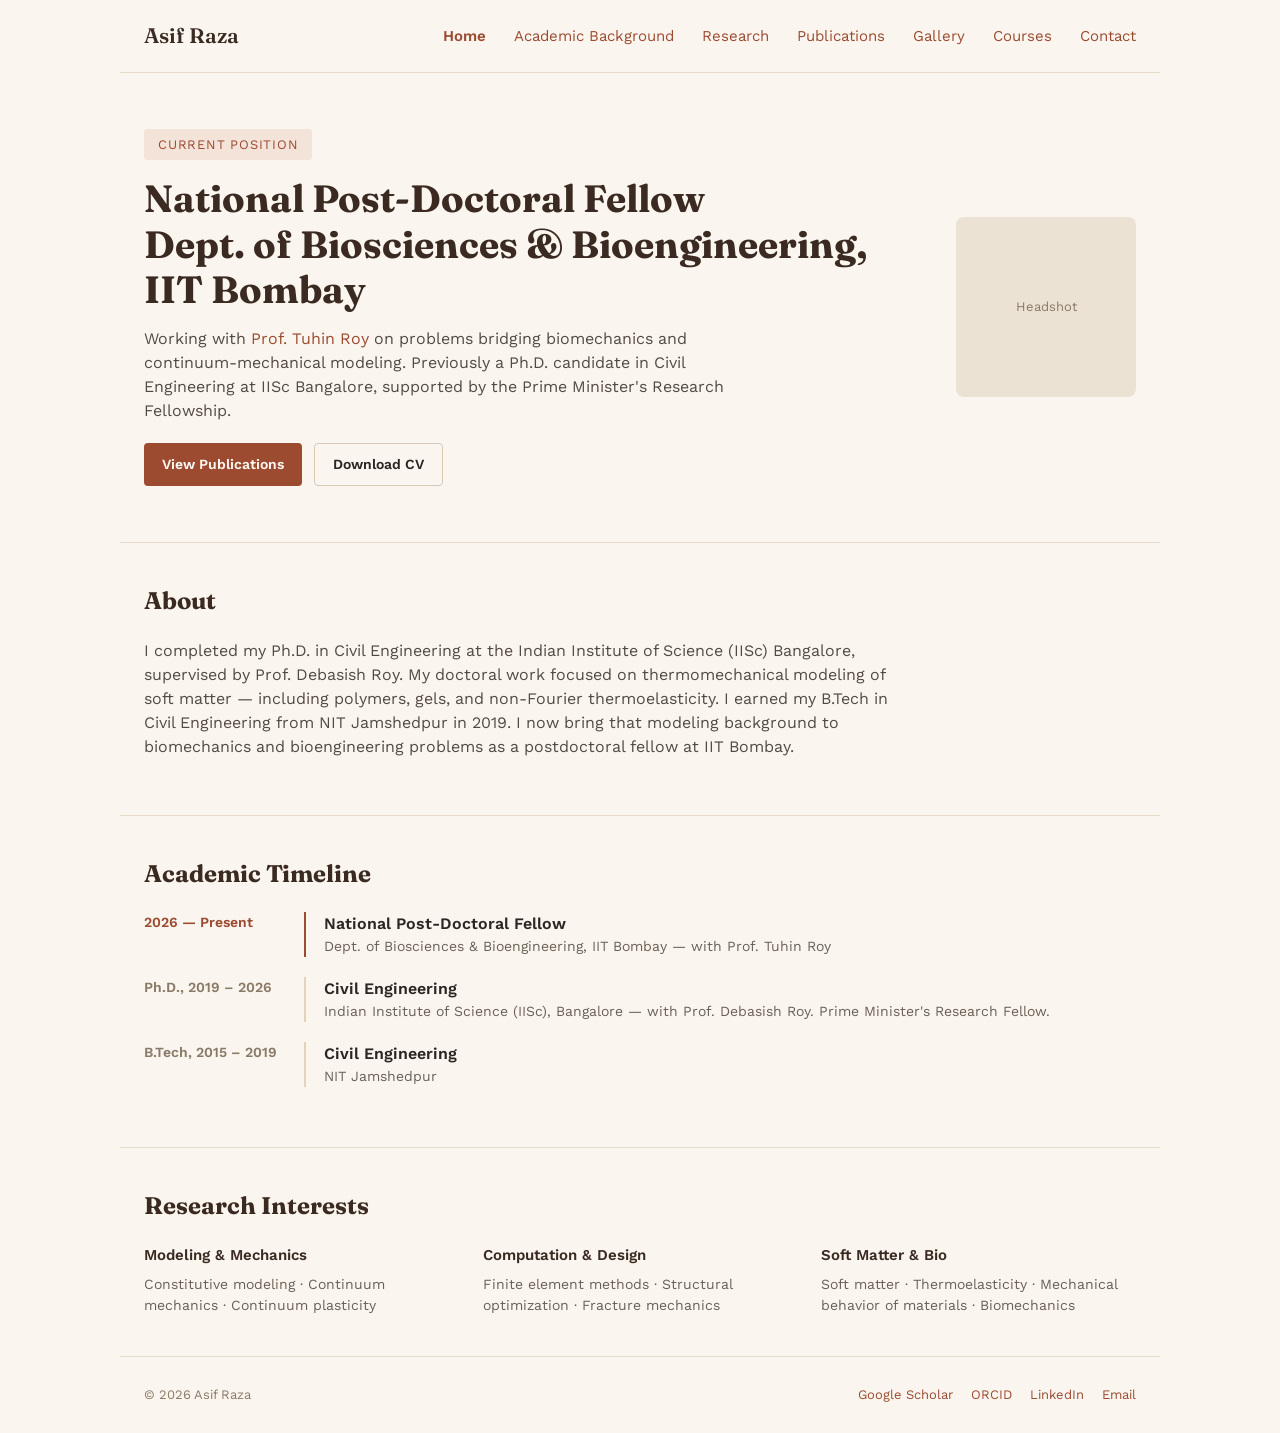
==== index.html @ e6ab6ee6 "Initial site" ====
<!doctype html>
<html lang="en">
<head>
<meta charset="utf-8">
<meta name="viewport" content="width=device-width, initial-scale=1">
<title>Asif Raza</title>
<link rel="stylesheet" href="styles.css">
</head>
<body>

<nav class="nav">
  <div class="brand">Asif Raza</div>
  <div class="links">
    <a href="index.html" class="active">Home</a>
    <a href="academic-background.html">Academic Background</a>
    <a href="research.html">Research</a>
    <a href="publications.html">Publications</a>
    <a href="gallery.html">Gallery</a>
    <a href="courses.html">Courses</a>
    <a href="contact.html">Contact</a>
  </div>
</nav>

<div class="hero">
  <div class="copy">
    <div class="tag">Current Position</div>
    <h1>National Post-Doctoral Fellow<br>Dept. of Biosciences &amp; Bioengineering, IIT Bombay</h1>
    <p>
      Working with <a href="https://sites.google.com/view/tuhin-roy" target="_blank" rel="noopener">Prof. Tuhin Roy</a>
      on problems bridging biomechanics and continuum-mechanical modeling. Previously a Ph.D.
      candidate in Civil Engineering at IISc Bangalore, supported by the Prime Minister's
      Research Fellowship.
    </p>
    <div class="btn-row">
      <a href="publications.html" class="btn btn-primary">View Publications</a>
      <a href="#" class="btn btn-ghost">Download CV</a>
    </div>
  </div>
  <div class="headshot">
    <!-- Replace this div's content with: <img src="headshot.jpg" alt="Asif Raza"> -->
    Headshot
  </div>
</div>

<section class="block">
  <h2>About</h2>
  <p>
    I completed my Ph.D. in Civil Engineering at the Indian Institute of Science (IISc)
    Bangalore, supervised by Prof. Debasish Roy. My doctoral work focused on thermomechanical
    modeling of soft matter — including polymers, gels, and non-Fourier thermoelasticity.
    I earned my B.Tech in Civil Engineering from NIT Jamshedpur in 2019. I now bring that
    modeling background to biomechanics and bioengineering problems as a postdoctoral fellow
    at IIT Bombay.
  </p>
</section>

<section class="block">
  <h2>Academic Timeline</h2>

  <div class="timeline-item current">
    <div class="when">2026 — Present</div>
    <div class="detail">
      <div class="role">National Post-Doctoral Fellow</div>
      <div class="where">Dept. of Biosciences &amp; Bioengineering, IIT Bombay — with Prof. Tuhin Roy</div>
    </div>
  </div>

  <div class="timeline-item">
    <div class="when">Ph.D., 2019 – 2026</div>
    <div class="detail">
      <div class="role">Civil Engineering</div>
      <div class="where">Indian Institute of Science (IISc), Bangalore — with Prof. Debasish Roy. Prime Minister's Research Fellow.</div>
    </div>
  </div>

  <div class="timeline-item">
    <div class="when">B.Tech, 2015 – 2019</div>
    <div class="detail">
      <div class="role">Civil Engineering</div>
      <div class="where">NIT Jamshedpur</div>
    </div>
  </div>
</section>

<section class="block">
  <h2>Research Interests</h2>
  <div class="grid-3">
    <div class="col">
      <h3>Modeling &amp; Mechanics</h3>
      <p>Constitutive modeling · Continuum mechanics · Continuum plasticity</p>
    </div>
    <div class="col">
      <h3>Computation &amp; Design</h3>
      <p>Finite element methods · Structural optimization · Fracture mechanics</p>
    </div>
    <div class="col">
      <h3>Soft Matter &amp; Bio</h3>
      <p>Soft matter · Thermoelasticity · Mechanical behavior of materials · Biomechanics</p>
    </div>
  </div>
</section>

<footer>
  <div class="copyright">© 2026 Asif Raza</div>
  <div class="social">
    <a href="#">Google Scholar</a>
    <a href="#">ORCID</a>
    <a href="#">LinkedIn</a>
    <a href="mailto:you@example.com">Email</a>
  </div>
</footer>

</body>
</html>
---- styles.css ----
@import url('https://fonts.googleapis.com/css2?family=Fraunces:opsz,wght@9..144,500;9..144,600;9..144,700&family=Work+Sans:wght@400;500;600&display=swap');

:root{
  --bg: #faf6ef;
  --ink: #2b2622;
  --ink-soft: #534a42;
  --ink-mute: #6b6056;
  --ink-faint: #8a7a68;
  --accent: #9c4a30;
  --accent-dark: #6e3220;
  --accent-tint: #f3e3d8;
  --line: #e9ddc9;
  --card: #ece2d4;
}

*{box-sizing:border-box;}

body{
  margin:0;
  font-family:'Work Sans', system-ui, sans-serif;
  color:var(--ink);
  background:var(--bg);
  line-height:1.5;
}

h1,h2,h3{
  font-family:'Fraunces', serif;
  color:#3a2a22;
  margin:0;
}

a{color:var(--accent); text-decoration:none;}
a:hover{color:var(--accent-dark); text-decoration:underline;}

.wrap{max-width:1040px; margin:0 auto; padding:0 24px;}

/* NAV */
.nav{
  display:flex; align-items:center; justify-content:space-between;
  padding:20px 24px; border-bottom:1px solid var(--line);
  max-width:1040px; margin:0 auto;
}
.nav .brand{font-family:'Fraunces', serif; font-size:21px; font-weight:600; color:#3a2a22;}
.nav .links{display:flex; gap:28px; font-size:15px; color:var(--ink-mute); flex-wrap:wrap;}
.nav .links a.active{color:var(--accent); font-weight:600;}

/* HERO */
.hero{
  display:flex; gap:48px; align-items:center;
  padding:56px 24px; max-width:1040px; margin:0 auto;
}
.hero .copy{flex:1 1 auto;}
.tag{
  display:inline-block; font-size:13px; letter-spacing:.06em; text-transform:uppercase;
  color:var(--accent); background:var(--accent-tint); padding:6px 14px; border-radius:3px;
  margin-bottom:16px;
}
.hero h1{font-size:38px; line-height:1.2; margin-bottom:14px;}
.hero p{font-size:16px; color:var(--ink-soft); max-width:600px; margin:0 0 20px;}
.btn-row{display:flex; gap:12px; flex-wrap:wrap;}
.btn{
  display:inline-flex; align-items:center; padding:10px 18px; border-radius:4px;
  font-size:14px; font-weight:600;
}
.btn-primary{background:var(--accent); color:#fdf8f2;}
.btn-primary:hover{background:var(--accent-dark); color:#fdf8f2; text-decoration:none;}
.btn-ghost{border:1px solid #d7c8b8; color:var(--ink);}
.btn-ghost:hover{text-decoration:none; border-color:var(--accent);}
.headshot{
  flex:0 0 180px; width:180px; height:180px; border-radius:8px;
  background:var(--card); display:flex; align-items:center; justify-content:center;
  font-size:13px; color:var(--ink-faint); text-align:center; overflow:hidden;
}
.headshot img{width:100%; height:100%; object-fit:cover;}

/* SECTIONS */
section.block{
  max-width:1040px; margin:0 auto; padding:40px 24px;
  border-top:1px solid var(--line);
}
section.block h2{font-size:24px; margin-bottom:20px;}
section.block > p{font-size:16px; color:var(--ink-soft); max-width:760px;}

/* TIMELINE */
.timeline-item{display:flex; gap:20px; margin-bottom:20px;}
.timeline-item .when{flex:0 0 140px; font-size:14px; font-weight:600; color:var(--ink-faint);}
.timeline-item.current .when{color:var(--accent);}
.timeline-item .detail{flex:1 1 auto; border-left:2px solid #e2d3bd; padding-left:18px;}
.timeline-item.current .detail{border-left-color:var(--accent);}
.timeline-item .detail .role{font-size:16px; font-weight:600;}
.timeline-item .detail .where{font-size:14px; color:var(--ink-mute);}

/* GRID */
.grid-3{display:grid; grid-template-columns:repeat(3,1fr); gap:24px;}
.grid-3 .col h3{font-size:15px; font-weight:600; margin-bottom:8px; font-family:'Work Sans',sans-serif;}
.grid-3 .col p{font-size:14px; color:var(--ink-mute); margin:0;}

/* FOOTER */
footer{
  max-width:1040px; margin:0 auto; padding:28px 24px; border-top:1px solid var(--line);
  display:flex; justify-content:space-between; align-items:center; flex-wrap:wrap; gap:12px;
}
footer .copyright{font-size:13px; color:var(--ink-faint);}
footer .social{display:flex; gap:18px; font-size:13px;}

/* SIMPLE PAGE CONTENT */
.page-body{max-width:1040px; margin:0 auto; padding:48px 24px 64px;}
.page-body h1{font-size:32px; margin-bottom:18px;}
.page-body p{font-size:16px; color:var(--ink-soft); max-width:760px;}

@media (max-width:720px){
  .hero{flex-direction:column; align-items:flex-start;}
  .grid-3{grid-template-columns:1fr;}
  .nav{flex-direction:column; align-items:flex-start; gap:12px;}
}
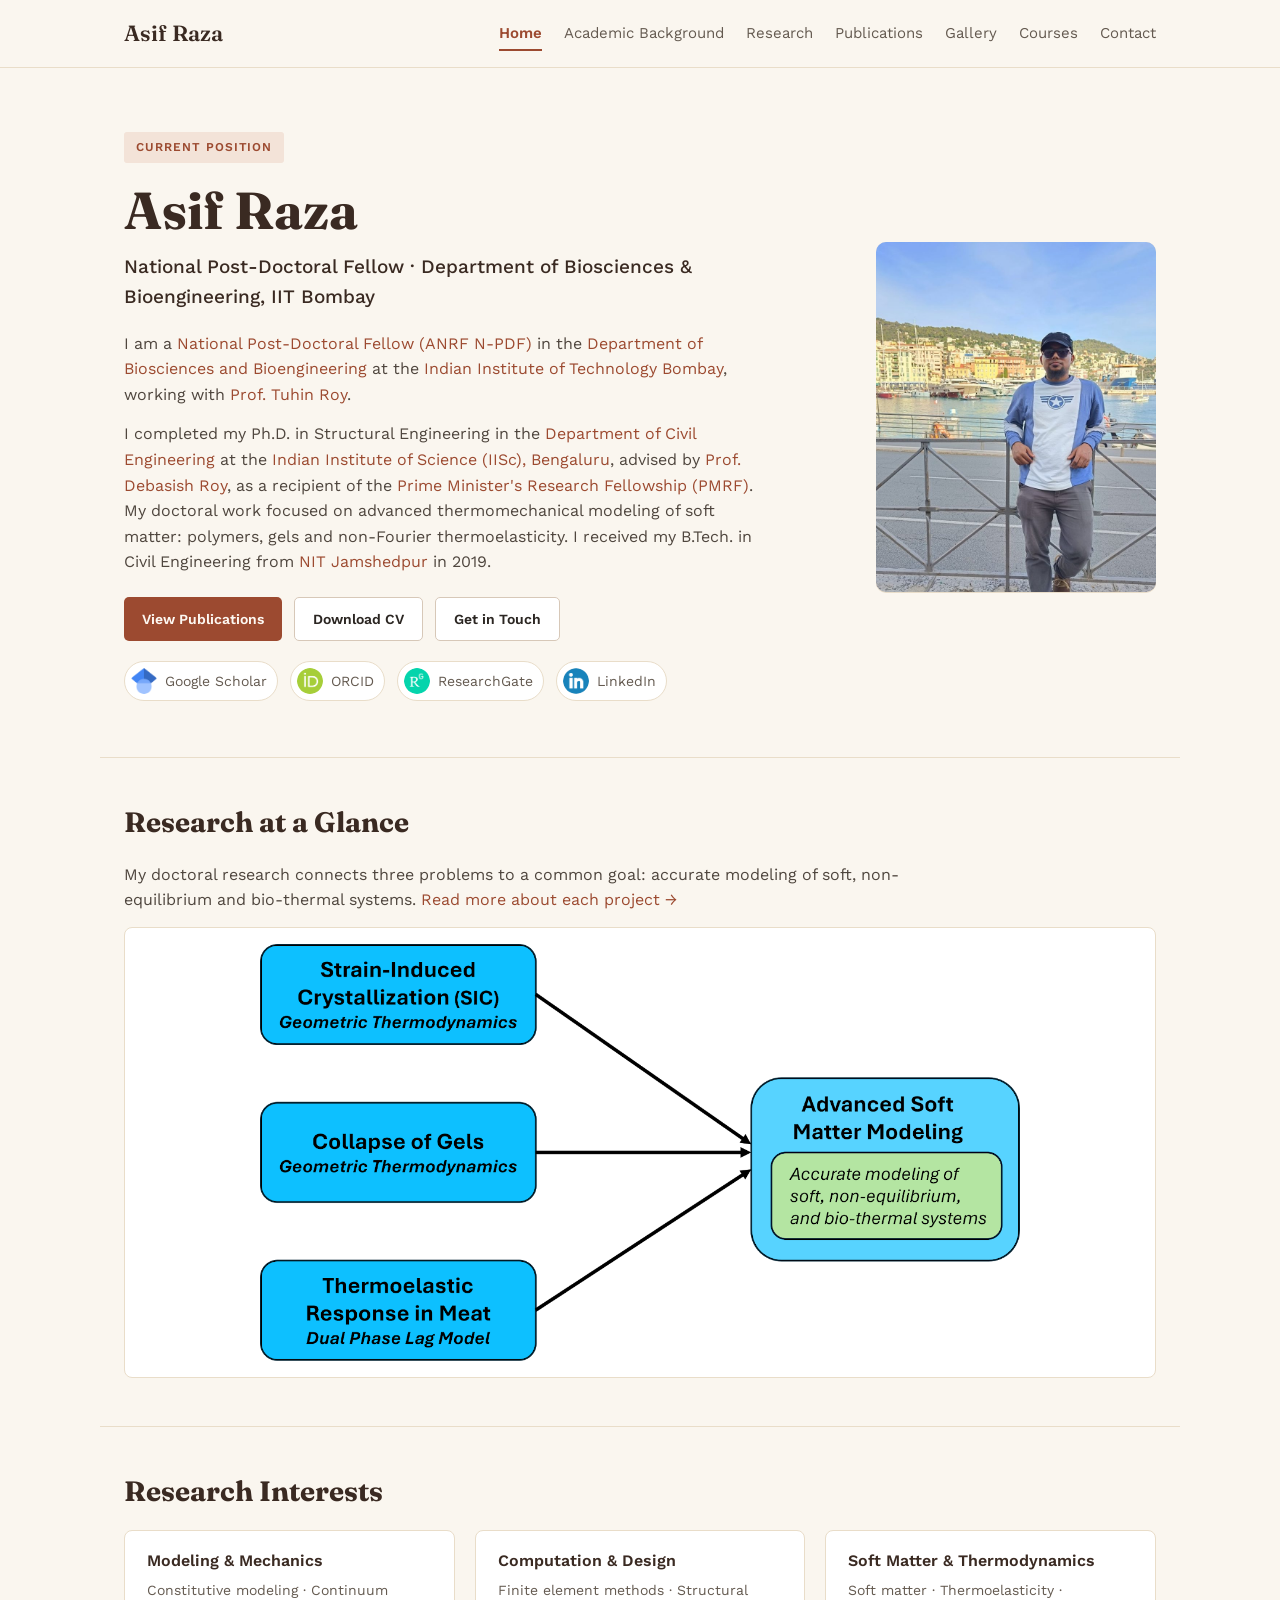
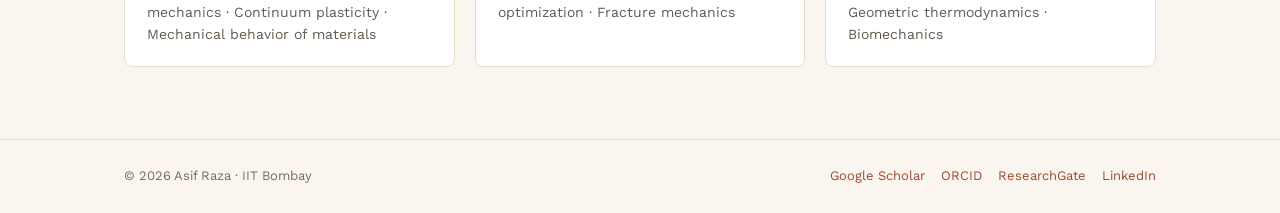
==== commit 0b12f660: "Updates with pics and logos" ====
--- a/index.html
+++ b/index.html
@@ -4,109 +4,107 @@
 <meta charset="utf-8">
 <meta name="viewport" content="width=device-width, initial-scale=1">
 <title>Asif Raza</title>
+<meta name="description" content="Asif Raza: National Post-Doctoral Fellow, Department of Biosciences and Bioengineering, IIT Bombay.">
+<link rel="icon" href="favicon.svg" type="image/svg+xml">
 <link rel="stylesheet" href="styles.css">
 </head>
 <body>
 
-<nav class="nav">
-  <div class="brand">Asif Raza</div>
-  <div class="links">
-    <a href="index.html" class="active">Home</a>
-    <a href="academic-background.html">Academic Background</a>
-    <a href="research.html">Research</a>
-    <a href="publications.html">Publications</a>
-    <a href="gallery.html">Gallery</a>
-    <a href="courses.html">Courses</a>
-    <a href="contact.html">Contact</a>
-  </div>
-</nav>
+<!-- ===== TOP MENU (same on every page) ===== -->
+<header class="site-header">
+  <nav class="nav" aria-label="Main">
+    <a class="brand" href="index.html">Asif Raza</a>
+    <div class="nav-links">
+      <a href="index.html" class="active" aria-current="page">Home</a>
+      <a href="academic-background.html">Academic Background</a>
+      <a href="research.html">Research</a>
+      <a href="publications.html">Publications</a>
+      <a href="gallery.html">Gallery</a>
+      <a href="courses.html">Courses</a>
+      <a href="contact.html">Contact</a>
+    </div>
+  </nav>
+</header>
 
-<div class="hero">
-  <div class="copy">
+<main>
+
+<!-- ===== HERO: name, position, short intro, photo ===== -->
+<section class="hero">
+  <div>
     <div class="tag">Current Position</div>
-    <h1>National Post-Doctoral Fellow<br>Dept. of Biosciences &amp; Bioengineering, IIT Bombay</h1>
+    <h1>Asif Raza</h1>
+    <p class="role">National Post-Doctoral Fellow · Department of Biosciences &amp; Bioengineering, IIT Bombay</p>
     <p>
-      Working with <a href="https://sites.google.com/view/tuhin-roy" target="_blank" rel="noopener">Prof. Tuhin Roy</a>
-      on problems bridging biomechanics and continuum-mechanical modeling. Previously a Ph.D.
-      candidate in Civil Engineering at IISc Bangalore, supported by the Prime Minister's
-      Research Fellowship.
+      I am a <a href="https://anrfonline.in/ANRF/npdf" target="_blank" rel="noopener">National Post-Doctoral Fellow (ANRF N-PDF)</a> in the
+      <a href="https://www.bio.iitb.ac.in/" target="_blank" rel="noopener">Department of Biosciences and Bioengineering</a> at the
+      <a href="https://www.iitb.ac.in/" target="_blank" rel="noopener">Indian Institute of Technology Bombay</a>, working with <a href="https://www.bio.iitb.ac.in/~tuhinroy/" target="_blank" rel="noopener">Prof. Tuhin Roy</a>.
+    </p>
+    <p>
+      I completed my Ph.D. in Structural Engineering in the <a href="https://www.civil.iisc.ac.in/" target="_blank" rel="noopener">Department of Civil Engineering</a>
+      at the <a href="https://www.iisc.ac.in/" target="_blank" rel="noopener">Indian Institute of Science (IISc), Bengaluru</a>, advised by <a href="https://civil.iisc.ac.in/~royd/" target="_blank" rel="noopener">Prof. Debasish Roy</a>,
+      as a recipient of the <a href="https://pmrf.in/" target="_blank" rel="noopener">Prime Minister's Research Fellowship (PMRF)</a>. My doctoral work
+      focused on advanced thermomechanical modeling of soft matter: polymers, gels and non-Fourier
+      thermoelasticity. I received my B.Tech. in Civil Engineering from <a href="https://www.nitjsr.ac.in/" target="_blank" rel="noopener">NIT Jamshedpur</a> in 2019.
     </p>
     <div class="btn-row">
       <a href="publications.html" class="btn btn-primary">View Publications</a>
-      <a href="#" class="btn btn-ghost">Download CV</a>
+      <!-- CV: upload your CV to the repository as cv.pdf and this button will work -->
+      <a href="cv.pdf" class="btn btn-ghost" target="_blank" rel="noopener">Download CV</a>
+      <a href="contact.html" class="btn btn-ghost">Get in Touch</a>
     </div>
+    <div class="social">
+        <a href="https://scholar.google.com/citations?user=yoYc0-4AAAAJ&hl=en" target="_blank" rel="noopener"><img src="images/logos/google-scholar.png" alt="">Google Scholar</a>
+        <a href="https://orcid.org/0000-0002-0354-5394" target="_blank" rel="noopener"><img src="images/logos/orcid.png" alt="">ORCID</a>
+        <a href="https://www.researchgate.net/profile/Asif-Raza-32" target="_blank" rel="noopener"><img src="images/logos/researchgate.png" alt="">ResearchGate</a>
+        <a href="https://www.linkedin.com/in/asifraza-iisc" target="_blank" rel="noopener"><img src="images/logos/linkedin.png" alt="">LinkedIn</a>
+      </div>
   </div>
-  <div class="headshot">
-    <!-- Replace this div's content with: <img src="headshot.jpg" alt="Asif Raza"> -->
-    Headshot
+  <div class="profile-photo">
+    <img src="images/profile.jpg" alt="Asif Raza">
   </div>
-</div>
-
-<section class="block">
-  <h2>About</h2>
-  <p>
-    I completed my Ph.D. in Civil Engineering at the Indian Institute of Science (IISc)
-    Bangalore, supervised by Prof. Debasish Roy. My doctoral work focused on thermomechanical
-    modeling of soft matter — including polymers, gels, and non-Fourier thermoelasticity.
-    I earned my B.Tech in Civil Engineering from NIT Jamshedpur in 2019. I now bring that
-    modeling background to biomechanics and bioengineering problems as a postdoctoral fellow
-    at IIT Bombay.
-  </p>
 </section>
 
-<section class="block">
-  <h2>Academic Timeline</h2>
+<!-- ===== RESEARCH AT A GLANCE ===== -->
+<section class="section">
+  <h2>Research at a Glance</h2>
+  <p>My doctoral research connects three problems to a common goal: accurate modeling of soft,
+  non-equilibrium and bio-thermal systems. <a href="research.html">Read more about each project →</a></p>
+  <div class="figure-wide">
+    <img src="images/research/phd-research-summary.png" alt="Diagram: strain-induced crystallization, collapse of gels and thermoelastic response with the dual phase lag model, all feeding into advanced soft matter modeling">
+  </div>
+</section>
 
-  <div class="timeline-item current">
-    <div class="when">2026 — Present</div>
-    <div class="detail">
-      <div class="role">National Post-Doctoral Fellow</div>
-      <div class="where">Dept. of Biosciences &amp; Bioengineering, IIT Bombay — with Prof. Tuhin Roy</div>
+<!-- ===== RESEARCH INTERESTS ===== -->
+<section class="section">
+  <h2>Research Interests</h2>
+  <div class="grid-3">
+    <div class="card">
+      <h3>Modeling &amp; Mechanics</h3>
+      <p>Constitutive modeling · Continuum mechanics · Continuum plasticity · Mechanical behavior of materials</p>
     </div>
-  </div>
-
-  <div class="timeline-item">
-    <div class="when">Ph.D., 2019 – 2026</div>
-    <div class="detail">
-      <div class="role">Civil Engineering</div>
-      <div class="where">Indian Institute of Science (IISc), Bangalore — with Prof. Debasish Roy. Prime Minister's Research Fellow.</div>
+    <div class="card">
+      <h3>Computation &amp; Design</h3>
+      <p>Finite element methods · Structural optimization · Fracture mechanics</p>
     </div>
-  </div>
-
-  <div class="timeline-item">
-    <div class="when">B.Tech, 2015 – 2019</div>
-    <div class="detail">
-      <div class="role">Civil Engineering</div>
-      <div class="where">NIT Jamshedpur</div>
+    <div class="card">
+      <h3>Soft Matter &amp; Thermodynamics</h3>
+      <p>Soft matter · Thermoelasticity · Geometric thermodynamics · Biomechanics</p>
     </div>
   </div>
 </section>
 
-<section class="block">
-  <h2>Research Interests</h2>
-  <div class="grid-3">
-    <div class="col">
-      <h3>Modeling &amp; Mechanics</h3>
-      <p>Constitutive modeling · Continuum mechanics · Continuum plasticity</p>
+</main>
+
+<!-- ===== FOOTER (same on every page) ===== -->
+<footer class="site-footer">
+  <div class="footer-inner">
+    <div>© 2026 Asif Raza · IIT Bombay</div>
+    <div class="links">
+      <a href="https://scholar.google.com/citations?user=yoYc0-4AAAAJ&hl=en" target="_blank" rel="noopener">Google Scholar</a>
+      <a href="https://orcid.org/0000-0002-0354-5394" target="_blank" rel="noopener">ORCID</a>
+      <a href="https://www.researchgate.net/profile/Asif-Raza-32" target="_blank" rel="noopener">ResearchGate</a>
+      <a href="https://www.linkedin.com/in/asifraza-iisc" target="_blank" rel="noopener">LinkedIn</a>
     </div>
-    <div class="col">
-      <h3>Computation &amp; Design</h3>
-      <p>Finite element methods · Structural optimization · Fracture mechanics</p>
-    </div>
-    <div class="col">
-      <h3>Soft Matter &amp; Bio</h3>
-      <p>Soft matter · Thermoelasticity · Mechanical behavior of materials · Biomechanics</p>
-    </div>
-  </div>
-</section>
-
-<footer>
-  <div class="copyright">© 2026 Asif Raza</div>
-  <div class="social">
-    <a href="#">Google Scholar</a>
-    <a href="#">ORCID</a>
-    <a href="#">LinkedIn</a>
-    <a href="mailto:you@example.com">Email</a>
   </div>
 </footer>
 
--- a/styles.css
+++ b/styles.css
@@ -1,115 +1,179 @@
+/* =========================================================
+   Asif Raza — personal academic website
+   Colours and fonts are set once here, in :root.
+   Change a value below and every page updates.
+   ========================================================= */
 @import url('https://fonts.googleapis.com/css2?family=Fraunces:opsz,wght@9..144,500;9..144,600;9..144,700&family=Work+Sans:wght@400;500;600&display=swap');
 
 :root{
-  --bg: #faf6ef;
-  --ink: #2b2622;
-  --ink-soft: #534a42;
-  --ink-mute: #6b6056;
-  --ink-faint: #8a7a68;
-  --accent: #9c4a30;
+  --bg: #faf6ef;          /* page background (warm cream) */
+  --surface: #ffffff;     /* cards */
+  --ink: #2b2622;         /* main text */
+  --ink-head: #3a2a22;    /* headings */
+  --ink-soft: #4f463e;    /* paragraphs */
+  --ink-mute: #645a50;    /* secondary text */
+  --ink-faint: #7a6b5b;   /* dates, captions */
+  --accent: #9c4a30;      /* terracotta: links, buttons, highlights */
   --accent-dark: #6e3220;
   --accent-tint: #f3e3d8;
-  --line: #e9ddc9;
+  --line: #e9ddc9;        /* dividers */
   --card: #ece2d4;
 }
 
 *{box-sizing:border-box;}
-
+html{scroll-behavior:smooth;}
 body{
   margin:0;
-  font-family:'Work Sans', system-ui, sans-serif;
+  font-family:'Work Sans', system-ui, -apple-system, 'Segoe UI', sans-serif;
   color:var(--ink);
   background:var(--bg);
-  line-height:1.5;
+  line-height:1.6;
+  -webkit-font-smoothing:antialiased;
+}
+img{max-width:100%; display:block;}
+h1,h2,h3{font-family:'Fraunces', Georgia, serif; color:var(--ink-head); margin:0; line-height:1.2;}
+a{color:var(--accent); text-decoration:none;}
+a:hover{color:var(--accent-dark); text-decoration:underline;}
+a:focus-visible, button:focus-visible{outline:2px solid var(--accent); outline-offset:3px; border-radius:3px;}
+
+.container{max-width:1080px; margin:0 auto; padding:0 24px;}
+
+/* ---------- Navigation ---------- */
+.site-header{border-bottom:1px solid var(--line); background:var(--bg); position:sticky; top:0; z-index:10;}
+.nav{display:flex; align-items:center; justify-content:space-between; gap:20px; padding:16px 24px; max-width:1080px; margin:0 auto;}
+.brand{font-family:'Fraunces', serif; font-size:22px; font-weight:600; color:var(--ink-head);}
+.brand:hover{text-decoration:none; color:var(--accent);}
+.nav-links{display:flex; gap:22px; flex-wrap:wrap; font-size:15px;}
+.nav-links a{color:var(--ink-mute); padding:4px 0; border-bottom:2px solid transparent;}
+.nav-links a:hover{color:var(--accent); text-decoration:none;}
+.nav-links a.active{color:var(--accent); font-weight:600; border-bottom-color:var(--accent);}
+
+/* ---------- Home: hero ---------- */
+.hero{display:grid; grid-template-columns:1fr 280px; gap:56px; align-items:center; padding:64px 24px 56px; max-width:1080px; margin:0 auto;}
+.tag{display:inline-block; font-size:12px; letter-spacing:.08em; text-transform:uppercase; font-weight:600; color:var(--accent); background:var(--accent-tint); padding:6px 12px; border-radius:3px; margin-bottom:16px;}
+.hero h1{font-size:52px; margin-bottom:10px;}
+.hero .role{font-size:19px; color:var(--ink-head); font-weight:500; margin:0 0 18px;}
+.hero p{font-size:16px; color:var(--ink-soft); margin:0 0 14px; max-width:640px;}
+.profile-photo{width:280px; height:350px; border-radius:10px; overflow:hidden; background:var(--card); box-shadow:0 1px 0 var(--line);}
+.profile-photo img{width:100%; height:100%; object-fit:cover; object-position:50% 25%;}
+
+.btn-row{display:flex; gap:12px; flex-wrap:wrap; margin:22px 0 20px;}
+.btn{display:inline-flex; align-items:center; min-height:44px; padding:10px 18px; border-radius:5px; font-size:14px; font-weight:600;}
+.btn-primary{background:var(--accent); color:#fdf8f2;}
+.btn-primary:hover{background:var(--accent-dark); color:#fdf8f2; text-decoration:none;}
+.btn-ghost{border:1px solid #d7c8b8; color:var(--ink); background:var(--surface);}
+.btn-ghost:hover{border-color:var(--accent); color:var(--accent); text-decoration:none;}
+
+/* ---------- Social icons ---------- */
+.social{display:flex; gap:12px; flex-wrap:wrap; align-items:center;}
+.social a{display:inline-flex; align-items:center; gap:8px; font-size:14px; color:var(--ink-mute); padding:6px 10px 6px 6px; border:1px solid var(--line); border-radius:999px; background:var(--surface);}
+.social a:hover{border-color:var(--accent); color:var(--accent); text-decoration:none;}
+.social img{width:26px; height:26px; border-radius:50%; object-fit:contain;}
+
+/* ---------- Sections ---------- */
+.section{max-width:1080px; margin:0 auto; padding:48px 24px; border-top:1px solid var(--line);}
+.section > h2{font-size:28px; margin-bottom:22px;}
+.section > p, .lead{font-size:16px; color:var(--ink-soft); max-width:780px; margin:0 0 14px;}
+
+.page-title{max-width:1080px; margin:0 auto; padding:52px 24px 8px;}
+.page-title h1{font-size:42px;}
+.page-title p{color:var(--ink-mute); margin:10px 0 0; max-width:720px;}
+
+/* ---------- Interest grid ---------- */
+.grid-3{display:grid; grid-template-columns:repeat(3,1fr); gap:20px;}
+.card{background:var(--surface); border:1px solid var(--line); border-radius:8px; padding:20px 22px;}
+.card h3{font-family:'Work Sans', sans-serif; font-size:16px; font-weight:600; margin-bottom:8px;}
+.card p{font-size:14px; color:var(--ink-mute); margin:0;}
+
+.figure-wide{background:var(--surface); border:1px solid var(--line); border-radius:8px; padding:16px;}
+.figure-wide img{margin:0 auto;}
+
+/* ---------- Timeline / entries with a logo ---------- */
+.entry{display:grid; grid-template-columns:72px 1fr; gap:20px; padding:20px 0; border-bottom:1px solid var(--line);}
+.entry:last-child{border-bottom:none;}
+.entry .logo{width:72px; height:72px; border-radius:8px; background:var(--surface); border:1px solid var(--line); display:flex; align-items:center; justify-content:center; padding:6px; overflow:hidden;}
+.entry .logo img{max-width:100%; max-height:100%; object-fit:contain;}
+.entry .logo.mono{font-family:'Fraunces', serif; font-weight:700; font-size:17px; color:var(--accent); background:var(--accent-tint); border-color:var(--accent-tint); text-align:center; line-height:1.1;}
+.entry h3{font-family:'Work Sans', sans-serif; font-size:17px; font-weight:600;}
+.entry .when{font-size:14px; font-weight:600; color:var(--ink-faint); margin:2px 0 6px;}
+.entry.current .when{color:var(--accent);}
+.entry ul{margin:6px 0 0; padding-left:18px; color:var(--ink-soft); font-size:15px;}
+.entry li{margin:3px 0;}
+.entry p{margin:4px 0 0; color:var(--ink-soft); font-size:15px;}
+.meta{color:var(--ink-mute);}
+
+/* ---------- Research projects ---------- */
+.project{padding:36px 0; border-bottom:1px solid var(--line);}
+.project:last-child{border-bottom:none;}
+.project h3{font-size:24px; margin-bottom:10px;}
+.project p{color:var(--ink-soft); max-width:820px; margin:0 0 10px;}
+.fig-grid{display:grid; gap:16px; margin-top:18px;}
+.fig-grid.cols-2{grid-template-columns:repeat(2,1fr);}
+.fig-grid.cols-4{grid-template-columns:repeat(4,1fr);}
+figure{margin:0; background:var(--surface); border:1px solid var(--line); border-radius:8px; padding:12px;}
+figure img{margin:0 auto; width:100%; height:auto;}
+figcaption{font-size:13px; color:var(--ink-faint); margin-top:8px; text-align:center;}
+.related{font-size:14px; color:var(--ink-mute);}
+
+/* ---------- Publications ---------- */
+.pub-list{list-style:none; margin:0; padding:0; counter-reset:pub;}
+.pub-list li{display:grid; grid-template-columns:36px 1fr; gap:10px; padding:16px 0; border-bottom:1px solid var(--line);}
+.pub-list li:last-child{border-bottom:none;}
+.pub-list li::before{counter-increment:pub; content:"[" counter(pub) "]"; color:var(--accent); font-weight:600; font-size:15px;}
+.pub-title{font-weight:600; color:var(--ink);}
+.pub-venue{color:var(--ink-mute); font-size:15px;}
+.pub-links{display:flex; gap:8px; margin-top:6px; flex-wrap:wrap;}
+.pill{display:inline-block; font-size:12px; font-weight:600; letter-spacing:.03em; padding:4px 10px; border-radius:999px; border:1px solid var(--accent); color:var(--accent);}
+.pill:hover{background:var(--accent); color:#fdf8f2; text-decoration:none;}
+.note{font-size:13px; color:var(--ink-faint);}
+
+/* ---------- Gallery ---------- */
+.gallery-head{display:flex; flex-wrap:wrap; align-items:baseline; gap:6px 14px; margin-bottom:18px;}
+.gallery-head h2{font-size:26px;}
+.gallery-head .where{color:var(--ink-faint); font-size:15px;}
+.gallery{display:grid; grid-template-columns:repeat(3,1fr); gap:16px;}
+.gallery figure{padding:0; overflow:hidden;}
+.gallery a{display:block;}
+.gallery img{width:100%; height:260px; object-fit:cover; transition:transform .25s ease;}
+.gallery a:hover img{transform:scale(1.03);}
+.gallery figcaption{padding:10px 12px 12px; text-align:left; margin:0;}
+
+/* ---------- Courses ---------- */
+.term{margin-bottom:26px;}
+.term h3{font-family:'Work Sans', sans-serif; font-size:16px; font-weight:600; color:var(--accent); margin-bottom:8px;}
+.course-list{list-style:none; margin:0; padding:0;}
+.course-list li{padding:8px 0; border-bottom:1px dashed var(--line); color:var(--ink-soft);}
+.course-list .code{display:inline-block; min-width:76px; font-weight:600; color:var(--ink);}
+
+/* ---------- Contact ---------- */
+.contact-grid{display:grid; grid-template-columns:1fr 1fr; gap:20px;}
+.contact-grid .card p{font-size:15px; color:var(--ink-soft);}
+.contact-grid .card h3{margin-bottom:10px;}
+
+/* ---------- Footer ---------- */
+.site-footer{border-top:1px solid var(--line); margin-top:24px;}
+.footer-inner{max-width:1080px; margin:0 auto; padding:26px 24px; display:flex; justify-content:space-between; align-items:center; gap:16px; flex-wrap:wrap; font-size:13px; color:var(--ink-faint);}
+.footer-inner .links{display:flex; gap:16px; flex-wrap:wrap;}
+
+/* ---------- Phones and small tablets ---------- */
+@media (max-width:860px){
+  .hero{grid-template-columns:1fr; gap:28px; padding-top:36px;}
+  .profile-photo{width:220px; height:270px; order:-1;}
+  .hero h1{font-size:40px;}
+  .grid-3, .contact-grid{grid-template-columns:1fr;}
+  .gallery{grid-template-columns:repeat(2,1fr);}
+  .fig-grid.cols-4{grid-template-columns:repeat(2,1fr);}
+  .nav{flex-direction:column; align-items:flex-start; gap:8px;}
+  .site-header{position:static;}
+}
+@media (max-width:520px){
+  .gallery, .fig-grid.cols-2{grid-template-columns:1fr;}
+  .gallery img{height:240px;}
+  .entry{grid-template-columns:52px 1fr; gap:14px;}
+  .entry .logo{width:52px; height:52px;}
+  .page-title h1{font-size:34px;}
 }
 
-h1,h2,h3{
-  font-family:'Fraunces', serif;
-  color:#3a2a22;
-  margin:0;
-}
-
-a{color:var(--accent); text-decoration:none;}
-a:hover{color:var(--accent-dark); text-decoration:underline;}
-
-.wrap{max-width:1040px; margin:0 auto; padding:0 24px;}
-
-/* NAV */
-.nav{
-  display:flex; align-items:center; justify-content:space-between;
-  padding:20px 24px; border-bottom:1px solid var(--line);
-  max-width:1040px; margin:0 auto;
-}
-.nav .brand{font-family:'Fraunces', serif; font-size:21px; font-weight:600; color:#3a2a22;}
-.nav .links{display:flex; gap:28px; font-size:15px; color:var(--ink-mute); flex-wrap:wrap;}
-.nav .links a.active{color:var(--accent); font-weight:600;}
-
-/* HERO */
-.hero{
-  display:flex; gap:48px; align-items:center;
-  padding:56px 24px; max-width:1040px; margin:0 auto;
-}
-.hero .copy{flex:1 1 auto;}
-.tag{
-  display:inline-block; font-size:13px; letter-spacing:.06em; text-transform:uppercase;
-  color:var(--accent); background:var(--accent-tint); padding:6px 14px; border-radius:3px;
-  margin-bottom:16px;
-}
-.hero h1{font-size:38px; line-height:1.2; margin-bottom:14px;}
-.hero p{font-size:16px; color:var(--ink-soft); max-width:600px; margin:0 0 20px;}
-.btn-row{display:flex; gap:12px; flex-wrap:wrap;}
-.btn{
-  display:inline-flex; align-items:center; padding:10px 18px; border-radius:4px;
-  font-size:14px; font-weight:600;
-}
-.btn-primary{background:var(--accent); color:#fdf8f2;}
-.btn-primary:hover{background:var(--accent-dark); color:#fdf8f2; text-decoration:none;}
-.btn-ghost{border:1px solid #d7c8b8; color:var(--ink);}
-.btn-ghost:hover{text-decoration:none; border-color:var(--accent);}
-.headshot{
-  flex:0 0 180px; width:180px; height:180px; border-radius:8px;
-  background:var(--card); display:flex; align-items:center; justify-content:center;
-  font-size:13px; color:var(--ink-faint); text-align:center; overflow:hidden;
-}
-.headshot img{width:100%; height:100%; object-fit:cover;}
-
-/* SECTIONS */
-section.block{
-  max-width:1040px; margin:0 auto; padding:40px 24px;
-  border-top:1px solid var(--line);
-}
-section.block h2{font-size:24px; margin-bottom:20px;}
-section.block > p{font-size:16px; color:var(--ink-soft); max-width:760px;}
-
-/* TIMELINE */
-.timeline-item{display:flex; gap:20px; margin-bottom:20px;}
-.timeline-item .when{flex:0 0 140px; font-size:14px; font-weight:600; color:var(--ink-faint);}
-.timeline-item.current .when{color:var(--accent);}
-.timeline-item .detail{flex:1 1 auto; border-left:2px solid #e2d3bd; padding-left:18px;}
-.timeline-item.current .detail{border-left-color:var(--accent);}
-.timeline-item .detail .role{font-size:16px; font-weight:600;}
-.timeline-item .detail .where{font-size:14px; color:var(--ink-mute);}
-
-/* GRID */
-.grid-3{display:grid; grid-template-columns:repeat(3,1fr); gap:24px;}
-.grid-3 .col h3{font-size:15px; font-weight:600; margin-bottom:8px; font-family:'Work Sans',sans-serif;}
-.grid-3 .col p{font-size:14px; color:var(--ink-mute); margin:0;}
-
-/* FOOTER */
-footer{
-  max-width:1040px; margin:0 auto; padding:28px 24px; border-top:1px solid var(--line);
-  display:flex; justify-content:space-between; align-items:center; flex-wrap:wrap; gap:12px;
-}
-footer .copyright{font-size:13px; color:var(--ink-faint);}
-footer .social{display:flex; gap:18px; font-size:13px;}
-
-/* SIMPLE PAGE CONTENT */
-.page-body{max-width:1040px; margin:0 auto; padding:48px 24px 64px;}
-.page-body h1{font-size:32px; margin-bottom:18px;}
-.page-body p{font-size:16px; color:var(--ink-soft); max-width:760px;}
-
-@media (max-width:720px){
-  .hero{flex-direction:column; align-items:flex-start;}
-  .grid-3{grid-template-columns:1fr;}
-  .nav{flex-direction:column; align-items:flex-start; gap:12px;}
-}
+/* Keep the research overview diagram at a comfortable size */
+.figure-wide img{max-width:760px; width:100%;}
+.gallery img{object-position:50% 30%;}
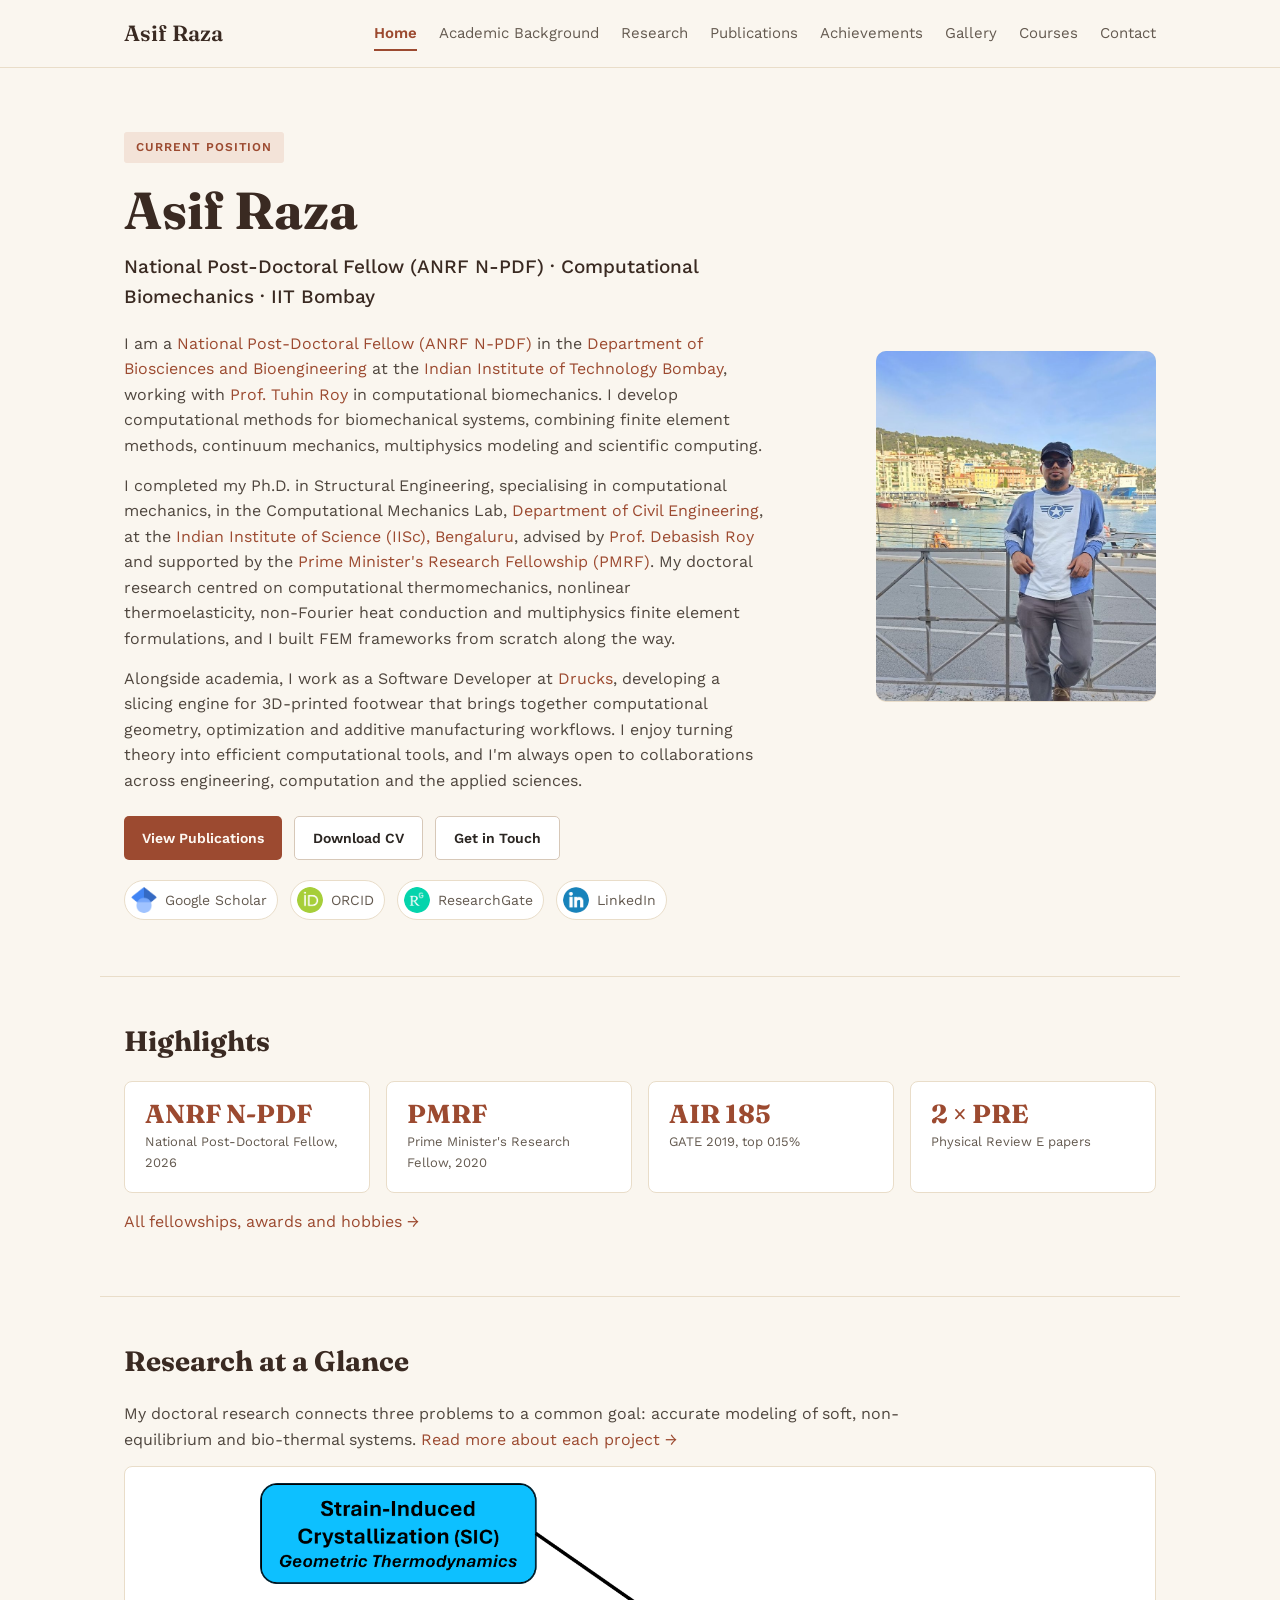
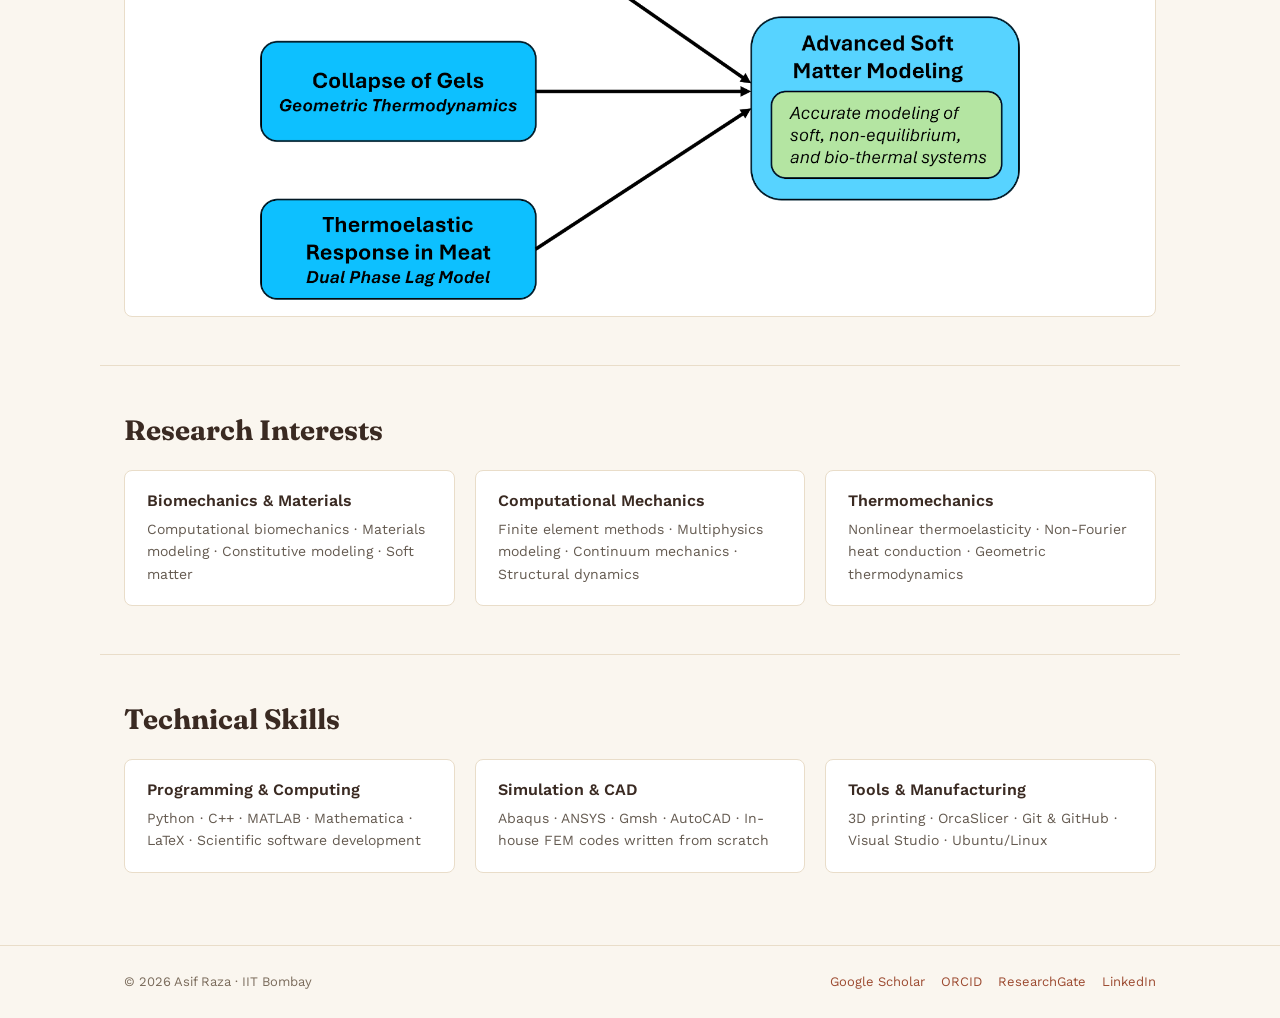
==== commit 7d101d72: "cv added" ====
--- a/index.html
+++ b/index.html
@@ -4,7 +4,7 @@
 <meta charset="utf-8">
 <meta name="viewport" content="width=device-width, initial-scale=1">
 <title>Asif Raza</title>
-<meta name="description" content="Asif Raza: National Post-Doctoral Fellow, Department of Biosciences and Bioengineering, IIT Bombay.">
+<meta name="description" content="Asif Raza: National Post-Doctoral Fellow (ANRF N-PDF) in computational biomechanics, Department of Biosciences and Bioengineering, IIT Bombay.">
 <link rel="icon" href="favicon.svg" type="image/svg+xml">
 <link rel="stylesheet" href="styles.css">
 </head>
@@ -19,6 +19,7 @@
       <a href="academic-background.html">Academic Background</a>
       <a href="research.html">Research</a>
       <a href="publications.html">Publications</a>
+      <a href="achievements.html">Achievements</a>
       <a href="gallery.html">Gallery</a>
       <a href="courses.html">Courses</a>
       <a href="contact.html">Contact</a>
@@ -33,18 +34,27 @@
   <div>
     <div class="tag">Current Position</div>
     <h1>Asif Raza</h1>
-    <p class="role">National Post-Doctoral Fellow · Department of Biosciences &amp; Bioengineering, IIT Bombay</p>
+    <p class="subtitle">National Post-Doctoral Fellow (ANRF N-PDF) · Computational Biomechanics · IIT Bombay</p>
     <p>
       I am a <a href="https://anrfonline.in/ANRF/npdf" target="_blank" rel="noopener">National Post-Doctoral Fellow (ANRF N-PDF)</a> in the
       <a href="https://www.bio.iitb.ac.in/" target="_blank" rel="noopener">Department of Biosciences and Bioengineering</a> at the
-      <a href="https://www.iitb.ac.in/" target="_blank" rel="noopener">Indian Institute of Technology Bombay</a>, working with <a href="https://www.bio.iitb.ac.in/~tuhinroy/" target="_blank" rel="noopener">Prof. Tuhin Roy</a>.
+      <a href="https://www.iitb.ac.in/" target="_blank" rel="noopener">Indian Institute of Technology Bombay</a>, working with <a href="https://www.bio.iitb.ac.in/~tuhinroy/" target="_blank" rel="noopener">Prof. Tuhin Roy</a> in
+      computational biomechanics. I develop computational methods for biomechanical systems, combining
+      finite element methods, continuum mechanics, multiphysics modeling and scientific computing.
     </p>
     <p>
-      I completed my Ph.D. in Structural Engineering in the <a href="https://www.civil.iisc.ac.in/" target="_blank" rel="noopener">Department of Civil Engineering</a>
-      at the <a href="https://www.iisc.ac.in/" target="_blank" rel="noopener">Indian Institute of Science (IISc), Bengaluru</a>, advised by <a href="https://civil.iisc.ac.in/~royd/" target="_blank" rel="noopener">Prof. Debasish Roy</a>,
-      as a recipient of the <a href="https://pmrf.in/" target="_blank" rel="noopener">Prime Minister's Research Fellowship (PMRF)</a>. My doctoral work
-      focused on advanced thermomechanical modeling of soft matter: polymers, gels and non-Fourier
-      thermoelasticity. I received my B.Tech. in Civil Engineering from <a href="https://www.nitjsr.ac.in/" target="_blank" rel="noopener">NIT Jamshedpur</a> in 2019.
+      I completed my Ph.D. in Structural Engineering, specialising in computational mechanics, in the
+      Computational Mechanics Lab, <a href="https://www.civil.iisc.ac.in/" target="_blank" rel="noopener">Department of Civil Engineering</a>, at the
+      <a href="https://www.iisc.ac.in/" target="_blank" rel="noopener">Indian Institute of Science (IISc), Bengaluru</a>, advised by <a href="https://civil.iisc.ac.in/~royd/" target="_blank" rel="noopener">Prof. Debasish Roy</a>
+      and supported by the <a href="https://pmrf.in/" target="_blank" rel="noopener">Prime Minister's Research Fellowship (PMRF)</a>. My doctoral research
+      centred on computational thermomechanics, nonlinear thermoelasticity, non-Fourier heat conduction and
+      multiphysics finite element formulations, and I built FEM frameworks from scratch along the way.
+    </p>
+    <p>
+      Alongside academia, I work as a Software Developer at <a href="academic-background.html#drucks">Drucks</a>,
+      developing a slicing engine for 3D-printed footwear that brings together computational geometry,
+      optimization and additive manufacturing workflows. I enjoy turning theory into efficient computational
+      tools, and I'm always open to collaborations across engineering, computation and the applied sciences.
     </p>
     <div class="btn-row">
       <a href="publications.html" class="btn btn-primary">View Publications</a>
@@ -64,6 +74,18 @@
   </div>
 </section>
 
+<!-- ===== HIGHLIGHTS ===== -->
+<section class="section">
+  <h2>Highlights</h2>
+  <div class="stats">
+    <a class="stat" href="achievements.html#fellowships"><span class="stat-big">ANRF N-PDF</span><span class="stat-small">National Post-Doctoral Fellow, 2026</span></a>
+    <a class="stat" href="achievements.html#fellowships"><span class="stat-big">PMRF</span><span class="stat-small">Prime Minister's Research Fellow, 2020</span></a>
+    <a class="stat" href="achievements.html#distinctions"><span class="stat-big">AIR 185</span><span class="stat-small">GATE 2019, top 0.15%</span></a>
+    <a class="stat" href="publications.html"><span class="stat-big">2 × PRE</span><span class="stat-small">Physical Review E papers</span></a>
+  </div>
+  <p style="margin-top:16px;"><a href="achievements.html">All fellowships, awards and hobbies →</a></p>
+</section>
+
 <!-- ===== RESEARCH AT A GLANCE ===== -->
 <section class="section">
   <h2>Research at a Glance</h2>
@@ -79,16 +101,35 @@
   <h2>Research Interests</h2>
   <div class="grid-3">
     <div class="card">
-      <h3>Modeling &amp; Mechanics</h3>
-      <p>Constitutive modeling · Continuum mechanics · Continuum plasticity · Mechanical behavior of materials</p>
+      <h3>Biomechanics &amp; Materials</h3>
+      <p>Computational biomechanics · Materials modeling · Constitutive modeling · Soft matter</p>
     </div>
     <div class="card">
-      <h3>Computation &amp; Design</h3>
-      <p>Finite element methods · Structural optimization · Fracture mechanics</p>
+      <h3>Computational Mechanics</h3>
+      <p>Finite element methods · Multiphysics modeling · Continuum mechanics · Structural dynamics</p>
     </div>
     <div class="card">
-      <h3>Soft Matter &amp; Thermodynamics</h3>
-      <p>Soft matter · Thermoelasticity · Geometric thermodynamics · Biomechanics</p>
+      <h3>Thermomechanics</h3>
+      <p>Nonlinear thermoelasticity · Non-Fourier heat conduction · Geometric thermodynamics</p>
+    </div>
+  </div>
+</section>
+
+<!-- ===== TECHNICAL SKILLS ===== -->
+<section class="section">
+  <h2>Technical Skills</h2>
+  <div class="grid-3">
+    <div class="card">
+      <h3>Programming &amp; Computing</h3>
+      <p>Python · C++ · MATLAB · Mathematica · LaTeX · Scientific software development</p>
+    </div>
+    <div class="card">
+      <h3>Simulation &amp; CAD</h3>
+      <p>Abaqus · ANSYS · Gmsh · AutoCAD · In-house FEM codes written from scratch</p>
+    </div>
+    <div class="card">
+      <h3>Tools &amp; Manufacturing</h3>
+      <p>3D printing · OrcaSlicer · Git &amp; GitHub · Visual Studio · Ubuntu/Linux</p>
     </div>
   </div>
 </section>
--- a/styles.css
+++ b/styles.css
@@ -52,7 +52,7 @@
 .hero{display:grid; grid-template-columns:1fr 280px; gap:56px; align-items:center; padding:64px 24px 56px; max-width:1080px; margin:0 auto;}
 .tag{display:inline-block; font-size:12px; letter-spacing:.08em; text-transform:uppercase; font-weight:600; color:var(--accent); background:var(--accent-tint); padding:6px 12px; border-radius:3px; margin-bottom:16px;}
 .hero h1{font-size:52px; margin-bottom:10px;}
-.hero .role{font-size:19px; color:var(--ink-head); font-weight:500; margin:0 0 18px;}
+.hero .subtitle{font-size:19px; color:var(--ink-head); font-weight:500; margin:0 0 18px;}
 .hero p{font-size:16px; color:var(--ink-soft); margin:0 0 14px; max-width:640px;}
 .profile-photo{width:280px; height:350px; border-radius:10px; overflow:hidden; background:var(--card); box-shadow:0 1px 0 var(--line);}
 .profile-photo img{width:100%; height:100%; object-fit:cover; object-position:50% 25%;}
@@ -177,3 +177,39 @@
 /* Keep the research overview diagram at a comfortable size */
 .figure-wide img{max-width:760px; width:100%;}
 .gallery img{object-position:50% 30%;}
+
+/* ---------- Experience: several roles under one organisation ---------- */
+.entry .role{position:relative; padding:10px 0 4px 18px; border-left:2px solid #e2d3bd; margin-top:10px;}
+.entry.current .role:first-of-type{border-left-color:var(--accent);}
+.entry .role-title{font-weight:600; font-size:16px; color:var(--ink);}
+.entry .role .when{margin:2px 0 4px;}
+.badge{display:inline-block; margin-left:8px; font-size:11px; font-weight:600; letter-spacing:.05em; text-transform:uppercase; color:var(--accent); background:var(--accent-tint); padding:2px 8px; border-radius:999px; vertical-align:2px;}
+.skills{font-size:13px !important; color:var(--ink-faint) !important;}
+.entry .logo.dark{background:#000; border-color:#000; padding:4px;}
+
+/* ---------- Awards, certifications, activities ---------- */
+.award-list{list-style:none; margin:0; padding:0;}
+.award-list li{display:flex; justify-content:space-between; gap:20px; padding:10px 0; border-bottom:1px solid var(--line); color:var(--ink-soft); font-size:15px;}
+.award-list li:last-child{border-bottom:none;}
+.award-list .yr{flex:0 0 auto; color:var(--ink-faint); font-weight:600; font-size:14px;}
+.proj-when{font-size:14px; font-weight:600; color:var(--ink-faint); margin:-4px 0 10px;}
+.plain-list{margin:0; padding-left:20px; color:var(--ink-soft); max-width:860px;}
+.plain-list li{margin:8px 0;}
+@media (max-width:520px){ .award-list li{flex-direction:column; gap:2px;} }
+
+/* ---------- Highlights strip (home) ---------- */
+.stats{display:grid; grid-template-columns:repeat(4,1fr); gap:16px;}
+.stat{display:flex; flex-direction:column; gap:4px; background:var(--surface); border:1px solid var(--line); border-radius:8px; padding:18px 20px; color:var(--ink);}
+.stat:hover{border-color:var(--accent); text-decoration:none;}
+.stat-big{font-family:'Fraunces', serif; font-size:26px; font-weight:700; color:var(--accent); line-height:1.1;}
+.stat-small{font-size:13px; color:var(--ink-mute);}
+
+/* ---------- Achievements page ---------- */
+.grid-2{display:grid; grid-template-columns:repeat(2,1fr); gap:20px;}
+.card.feature{border-top:3px solid var(--accent);}
+.card.feature h3{font-family:'Fraunces', serif; font-size:20px; margin:4px 0 10px;}
+.card.feature p{font-size:15px;}
+.feature-yr{font-size:13px; font-weight:600; color:var(--ink-faint); letter-spacing:.04em;}
+.card p + p{margin-top:8px;}
+@media (max-width:860px){ .stats, .grid-2{grid-template-columns:repeat(2,1fr);} }
+@media (max-width:520px){ .stats, .grid-2{grid-template-columns:1fr;} }
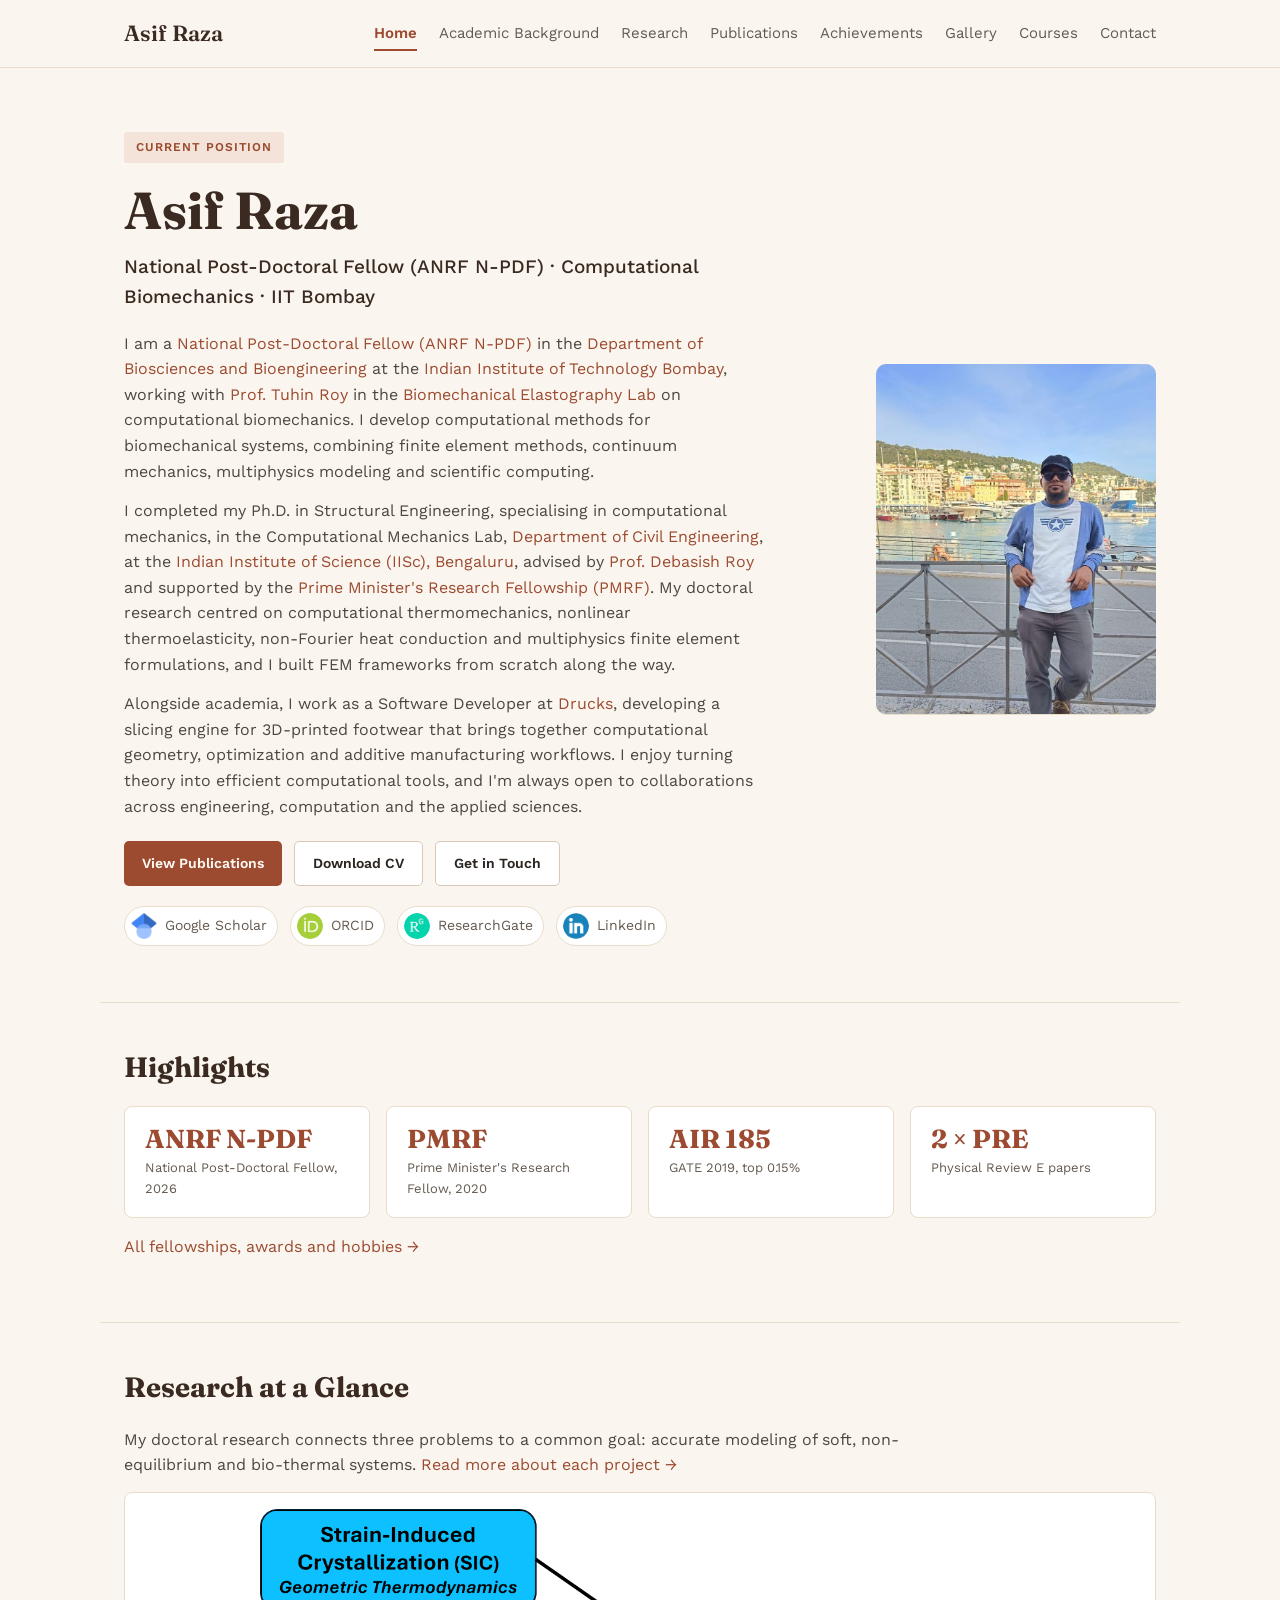
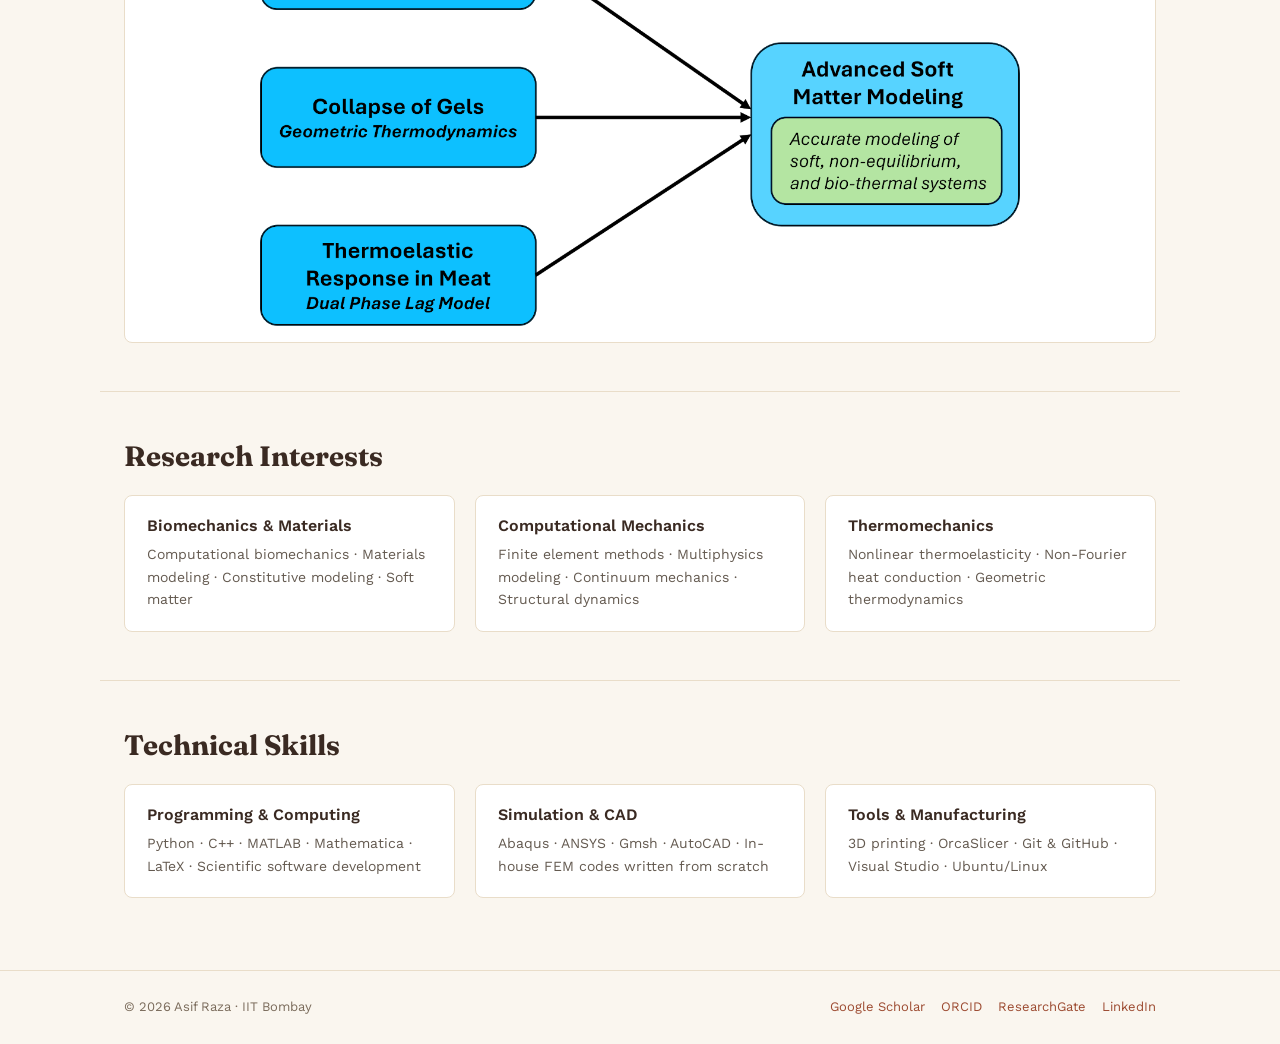
==== commit a4d8ff4c: "Address corrected" ====
--- a/index.html
+++ b/index.html
@@ -38,7 +38,8 @@
     <p>
       I am a <a href="https://anrfonline.in/ANRF/npdf" target="_blank" rel="noopener">National Post-Doctoral Fellow (ANRF N-PDF)</a> in the
       <a href="https://www.bio.iitb.ac.in/" target="_blank" rel="noopener">Department of Biosciences and Bioengineering</a> at the
-      <a href="https://www.iitb.ac.in/" target="_blank" rel="noopener">Indian Institute of Technology Bombay</a>, working with <a href="https://www.bio.iitb.ac.in/~tuhinroy/" target="_blank" rel="noopener">Prof. Tuhin Roy</a> in
+      <a href="https://www.iitb.ac.in/" target="_blank" rel="noopener">Indian Institute of Technology Bombay</a>, working with <a href="https://www.bio.iitb.ac.in/~tuhinroy/" target="_blank" rel="noopener">Prof. Tuhin Roy</a> in the
+      <a href="https://www.bio.iitb.ac.in/~tuhinroy/" target="_blank" rel="noopener">Biomechanical Elastography Lab</a> on
       computational biomechanics. I develop computational methods for biomechanical systems, combining
       finite element methods, continuum mechanics, multiphysics modeling and scientific computing.
     </p>
--- a/styles.css
+++ b/styles.css
@@ -213,3 +213,7 @@
 .card p + p{margin-top:8px;}
 @media (max-width:860px){ .stats, .grid-2{grid-template-columns:repeat(2,1fr);} }
 @media (max-width:520px){ .stats, .grid-2{grid-template-columns:1fr;} }
+
+/* ---------- Contact map ---------- */
+.map{border:1px solid var(--line); border-radius:8px; overflow:hidden; background:var(--card);}
+.map iframe{display:block; width:100%; height:380px; border:0;}
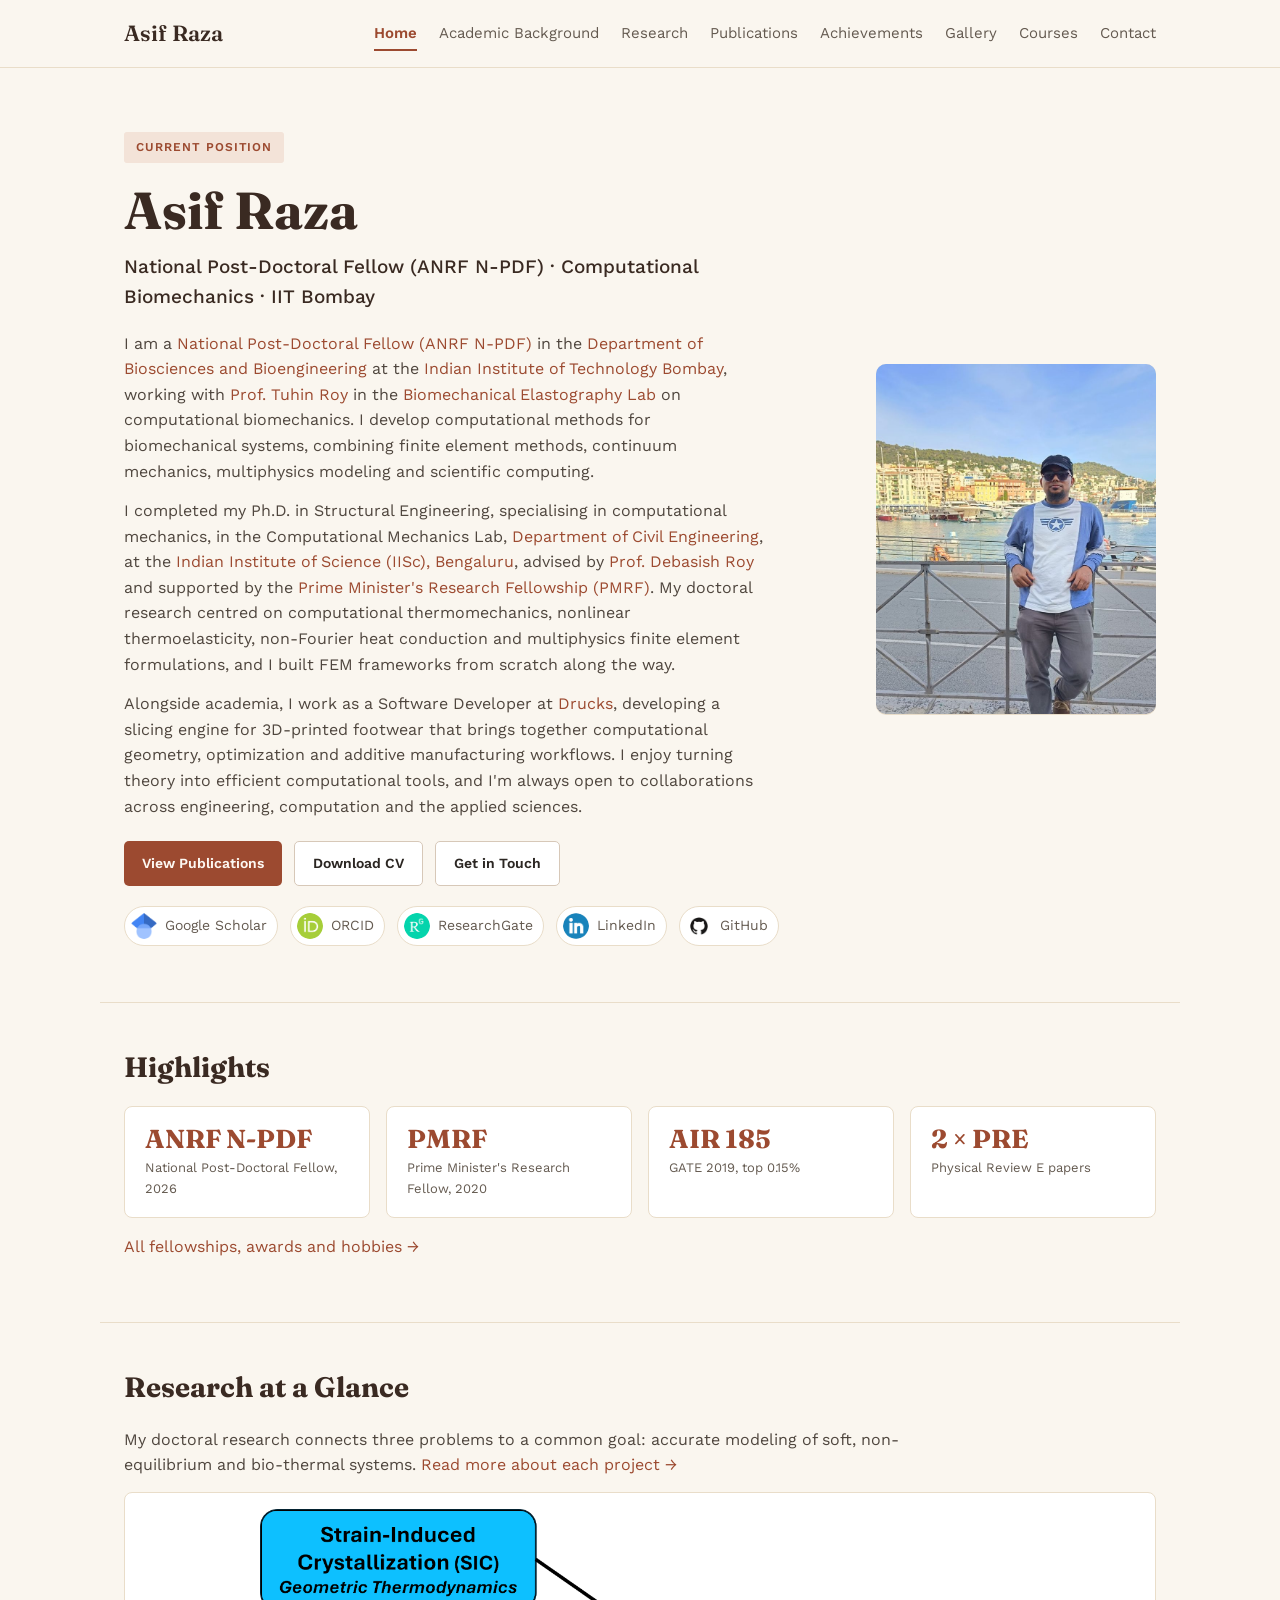
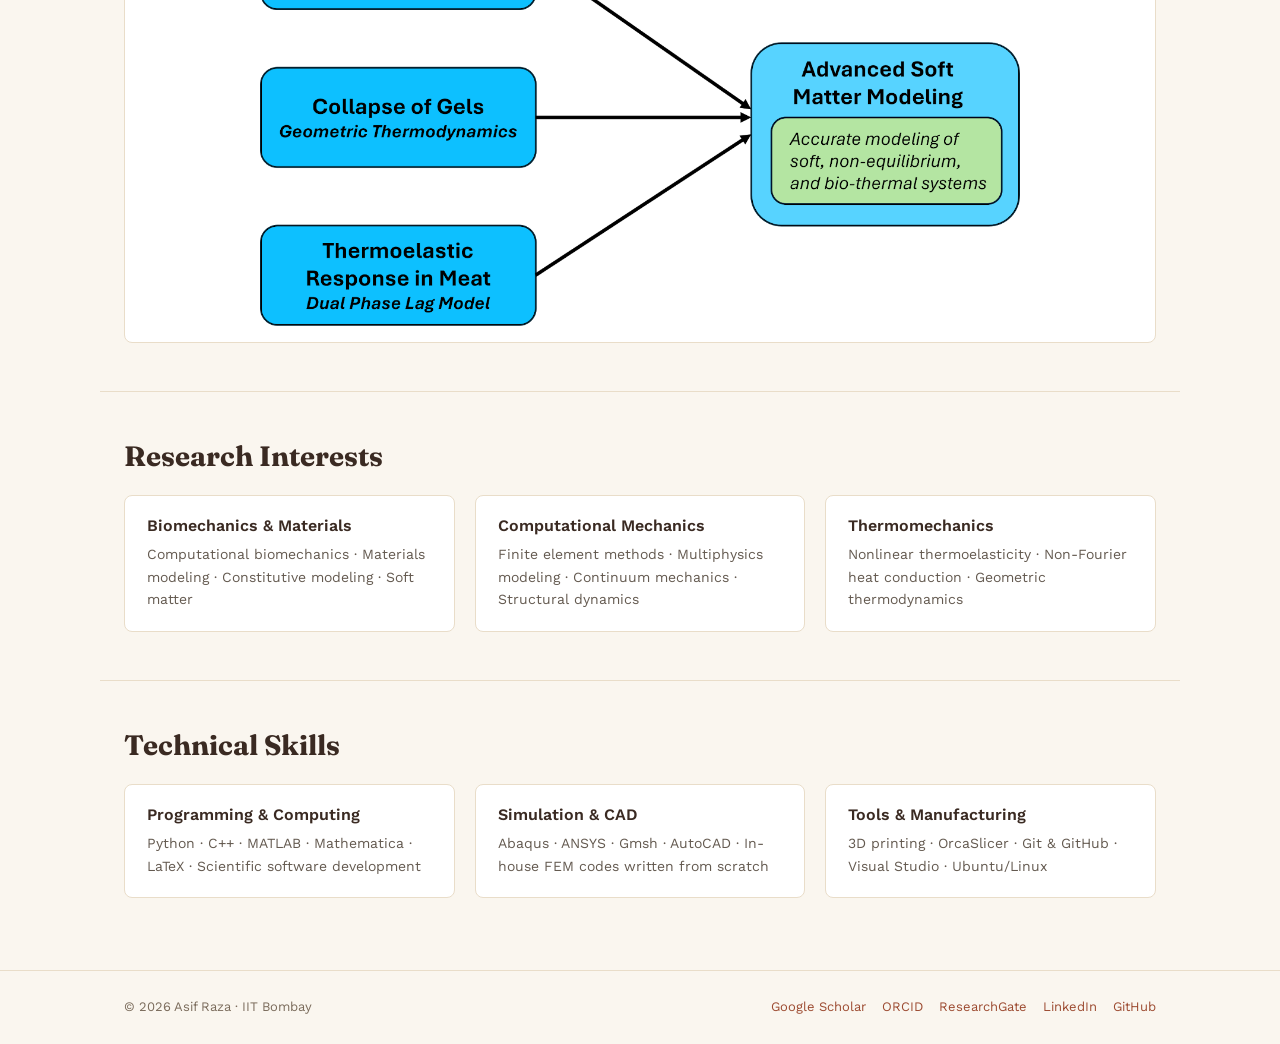
==== commit 990ed3c9: "Added github link in the website and CV" ====
--- a/index.html
+++ b/index.html
@@ -68,6 +68,7 @@
         <a href="https://orcid.org/0000-0002-0354-5394" target="_blank" rel="noopener"><img src="images/logos/orcid.png" alt="">ORCID</a>
         <a href="https://www.researchgate.net/profile/Asif-Raza-32" target="_blank" rel="noopener"><img src="images/logos/researchgate.png" alt="">ResearchGate</a>
         <a href="https://www.linkedin.com/in/asifraza-iisc" target="_blank" rel="noopener"><img src="images/logos/linkedin.png" alt="">LinkedIn</a>
+        <a href="https://github.com/asifraza5283" target="_blank" rel="noopener"><img src="images/logos/github.png" alt="">GitHub</a>
       </div>
   </div>
   <div class="profile-photo">
@@ -146,6 +147,7 @@
       <a href="https://orcid.org/0000-0002-0354-5394" target="_blank" rel="noopener">ORCID</a>
       <a href="https://www.researchgate.net/profile/Asif-Raza-32" target="_blank" rel="noopener">ResearchGate</a>
       <a href="https://www.linkedin.com/in/asifraza-iisc" target="_blank" rel="noopener">LinkedIn</a>
+      <a href="https://github.com/asifraza5283" target="_blank" rel="noopener">GitHub</a>
     </div>
   </div>
 </footer>
